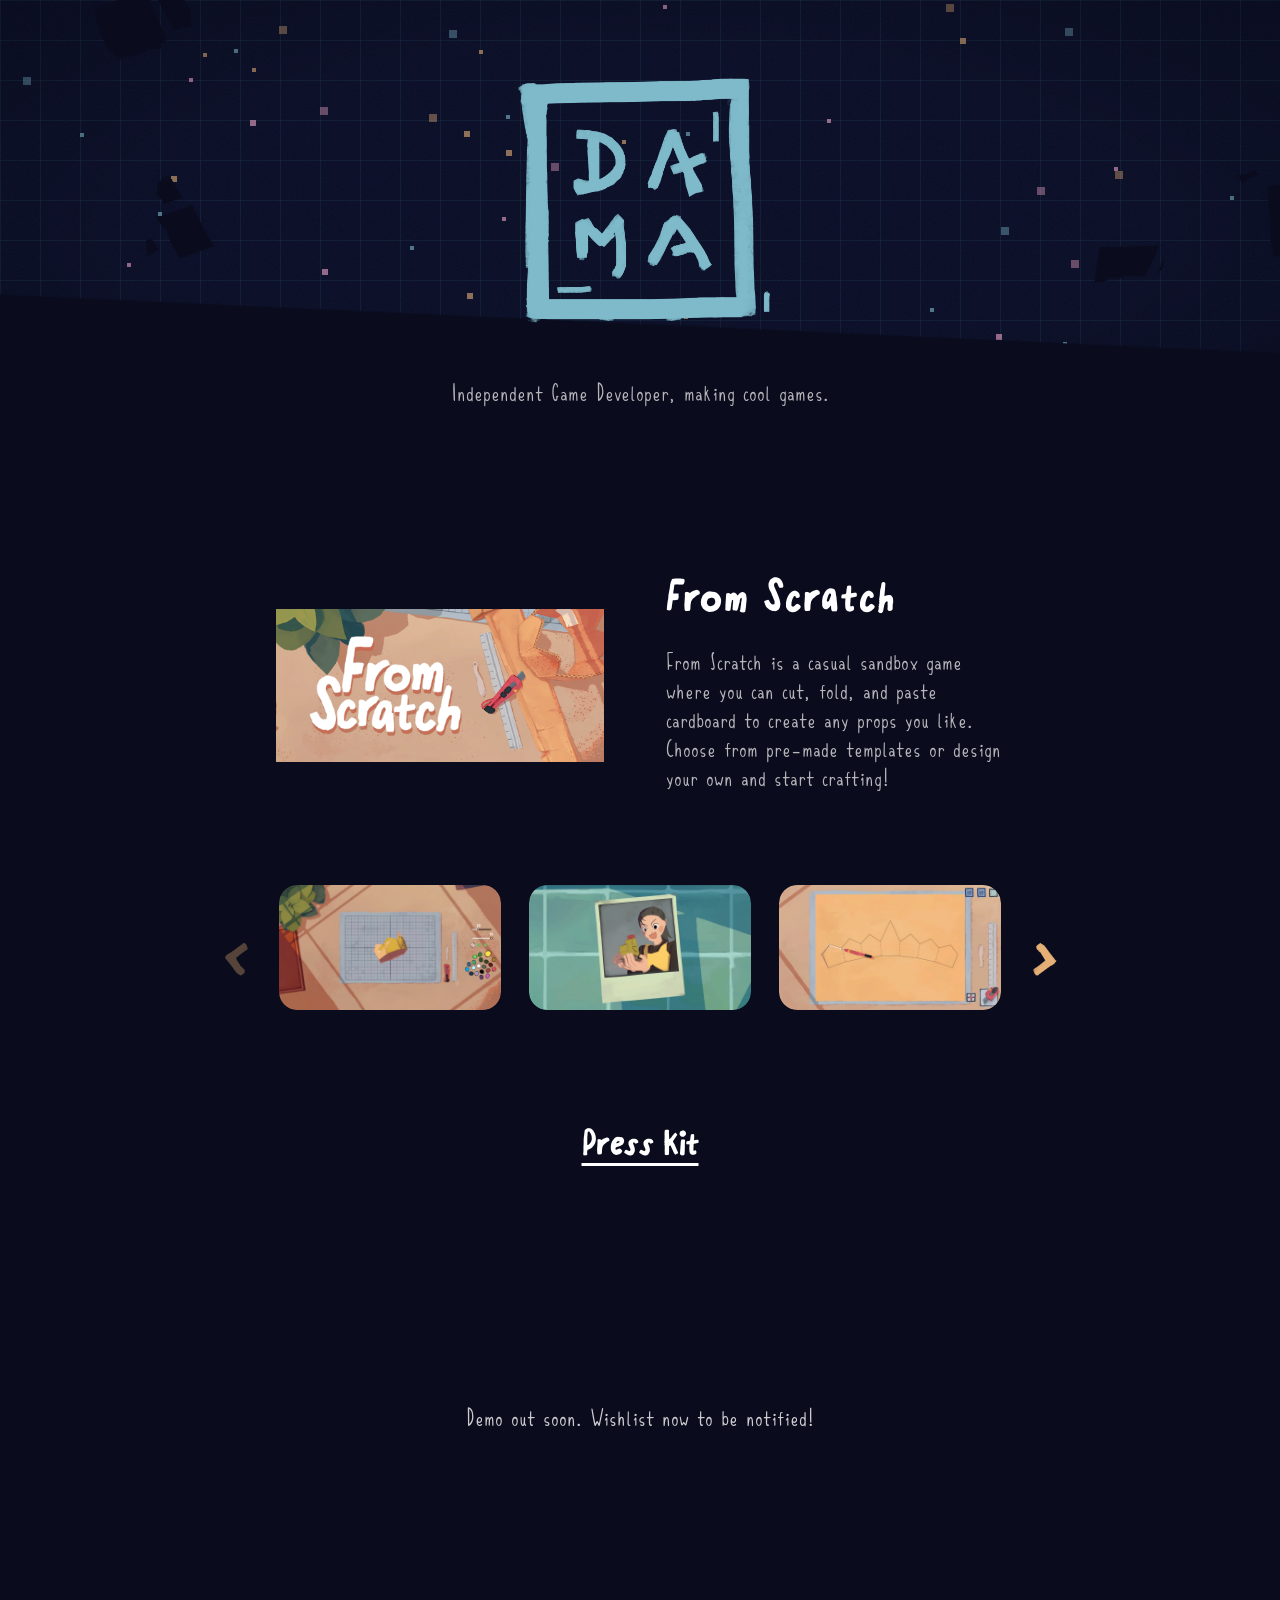
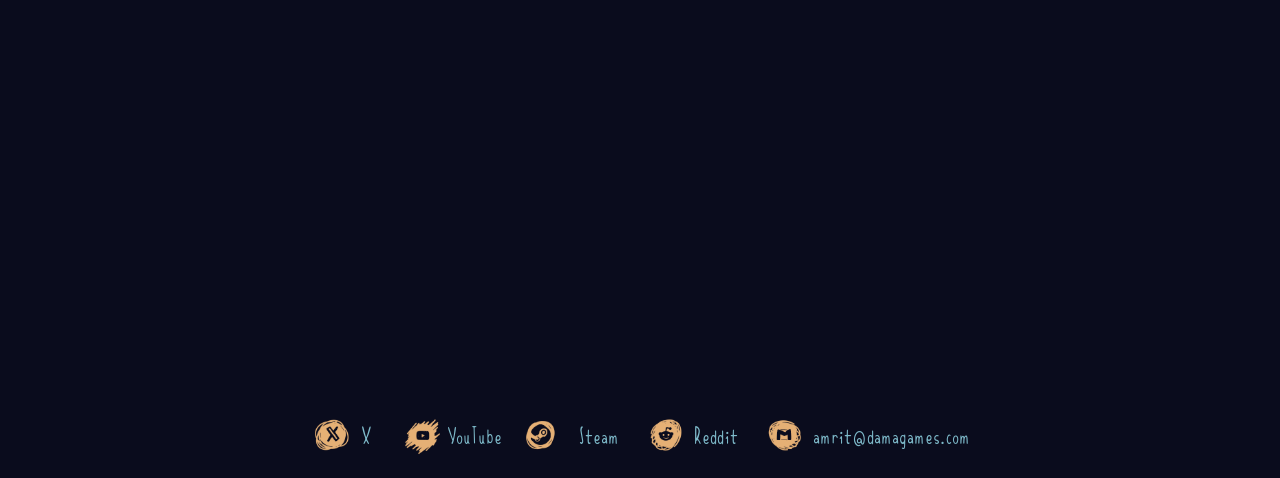
==== index.html @ b35c66b3 "google tag" ====
<!DOCTYPE html>
<html lang="en">
<head>
  <meta charset="UTF-8">
  <link rel="icon" type="image/png" href="Assets/Logo_Cyan_128_B.png">
  <meta name="viewport" content="width=device-width, initial-scale=1.0">
  <title>DaMa Games | From Scratch</title>
  <link rel="stylesheet" href="common.css">
  <!-- Google tag (gtag.js) -->
  <script async src="https://www.googletagmanager.com/gtag/js?id=G-TD35JSWJS5"></script>
  <script>
    window.dataLayer = window.dataLayer || [];
    function gtag(){dataLayer.push(arguments);}
    gtag('js', new Date());

    gtag('config', 'G-TD35JSWJS5');
  </script>
</head>
<body>

<div class="deck" id="deck">

  <div class="slides-container" id="slidesContainer">

    <!-- ========== SLIDE 1: HERO ========== -->
    <section class="slide bg-grid scanlines grain crt-glow" data-slide="1">
      <div class="starfield" id="starfield1"></div>
      <div class="pixel-particles" id="particles1"></div>
      <div class="grid-fade-line" aria-hidden="true"></div>
      <div class="blend-overlay" aria-hidden="true"></div>
      <div class="slide-content">
        <img class="hero-logo" src="Assets/Logo_Cyan_4096.png" alt="DaMa Games logo">
        <p class="hero-tagline">Independent Game Developer, making cool games.</p>
      </div>
    </section>

    <!-- ========== SLIDE 2: SPLIT INTRO ========== -->
    <section class="slide bg-grid-pink" data-slide="2">
      <img class="page-two-logo" src="Assets/Logo_Cyan_512.png" alt="DaMa Games logo">
      <div class="slide-content">
        <div class="split-layout">
          <div class="pixel-image-zone pixel-corners yellow-corners">
            <img src="Assets/FromScratch_LibraryHeader.png" alt="From Scratch game artwork">
          </div>
          <div class="intro-copy">
            <h2 class="from-scratch-title">From Scratch</h2>
            <p class="intro-desc">
              From Scratch is a casual sandbox game where you can cut, fold, and paste cardboard to create any props you like. Choose from pre-made templates or design your own and start crafting!
            </p>
          </div>
        </div>
        <div class="image-carousel">
          <button class="carousel-control" type="button" data-carousel-direction="-1" aria-label="Previous images">
            <img src="Assets/buttonL.png" alt="">
          </button>
          <div class="image-grid" aria-label="Scrollable image gallery">
            <div class="image-card">
              <img src="Assets/1.png" alt="From Scratch gameplay image 1">
            </div>
            <div class="image-card">
              <img src="Assets/2.png" alt="From Scratch gameplay image 2">
            </div>
            <div class="image-card">
              <img src="Assets/3.png" alt="From Scratch gameplay image 3">
            </div>
            <div class="image-card">
              <img src="Assets/4.png" alt="From Scratch gameplay image 4">
            </div>
            <div class="image-card">
              <img src="Assets/5.png" alt="From Scratch gameplay image 5">
            </div>
            <div class="image-card">
              <img src="Assets/6.png" alt="From Scratch gameplay image 6">
            </div>
            <div class="image-card">
              <img src="Assets/7.png" alt="From Scratch gameplay image 7">
            </div>
            <div class="image-card">
              <img src="Assets/8.png" alt="From Scratch gameplay image 8">
            </div>
            <div class="image-card">
              <img src="Assets/9.png" alt="From Scratch gameplay image 9">
            </div>
            <div class="image-card">
              <img src="Assets/10.png" alt="From Scratch gameplay image 10">
            </div>
          </div>
          <button class="carousel-control" type="button" data-carousel-direction="1" aria-label="Next images">
            <img src="Assets/buttonR.png" alt="">
          </button>
        </div>
        <a class="press-kit-link" href="FromScratch-presskit.html">Press Kit</a>
        <iframe
          class="steam-widget"
          src="https://store.steampowered.com/widget/4573360/?utm_source=homepage&utm_campaign=mycampaign"
          title="From Scratch on Steam"
          loading="lazy">
        </iframe>
        <p class="wishlist-message">Demo out soon. Wishlist now to be notified!</p>
        <div class="homepage-trailer-wrap">
          <iframe
            src="https://www.youtube.com/embed/imHLTpv-is4c"
            title="From Scratch Trailer"
            loading="lazy"
            allow="accelerometer; autoplay; clipboard-write; encrypted-media; gyroscope; picture-in-picture"
            allowfullscreen>
          </iframe>
        </div>
        <br>
        <nav class="social-links" aria-label="Social links">
          <a href="https://x.com/DAMA1510" target="_blank" rel="noopener noreferrer" aria-label="X">
            <img class="social-icon" src="Assets/ic_x.png" alt="">
            <span>X</span>
          </a>
          <a href="https://www.youtube.com/@dama7731" target="_blank" rel="noopener noreferrer" aria-label="YouTube">
            <img class="social-icon" src="Assets/ic_yt.png" alt="">
            <span>YouTube</span>
          </a>
          <a href="https://store.steampowered.com/app/4573360/From_Scratch/" target="_blank" rel="noopener noreferrer" aria-label="Steam">
            <img class="social-icon" src="Assets/ic_steam.png" alt="">
            <span>Steam</span>
          </a>
          <a href="https://www.reddit.com/user/DaMa1527/" target="_blank" rel="noopener noreferrer" aria-label="Reddit">
            <img class="social-icon" src="Assets/ic_reddit.png" alt="">
            <span>Reddit</span>
          </a>
          <a href="mailto:amrit@damagames.com" aria-label="Email amrit@damagames.com">
            <img class="social-icon" src="Assets/ic_mail.png" alt="">
            <span>amrit@damagames.com</span>
          </a>
        </nav>
      </div>
    </section>

  </div>
</div>

<script>
(function() {
  // ===== GENERATE STARFIELD =====
  function generateStars(containerId, count = 40) {
    const container = document.getElementById(containerId);
    if (!container) return;
    container.innerHTML = '';
    for (let i = 0; i < count; i++) {
      const star = document.createElement('div');
      star.className = 'star';
      star.style.left = Math.random() * 100 + '%';
      star.style.top = Math.random() * 100 + '%';
      star.style.animationDelay = Math.random() * 3 + 's';
      container.appendChild(star);
    }
  }

  generateStars('starfield1', 50);

  // ===== GENERATE FLOATING PARTICLES =====
  function generateParticles(containerId, colors, count = 12) {
    const container = document.getElementById(containerId);
    if (!container) return;
    container.innerHTML = '';
    for (let i = 0; i < count; i++) {
      const p = document.createElement('div');
      p.className = 'p';
      const color = colors[i % colors.length];
      p.style.background = color;
      p.style.left = Math.random() * 100 + '%';
      p.style.top = Math.random() * 100 + '%';
      p.style.animationDelay = Math.random() * 5 + 's';
      p.style.animationDuration = (6 + Math.random() * 6) + 's';
      container.appendChild(p);
    }
  }

  generateParticles('particles1', ['var(--neon-cyan)', 'var(--neon-pink)', 'var(--neon-yellow)'], 16);

  const secondSlide = document.querySelector('[data-slide="2"]');
  function updateSecondSlideLogo() {
    if (!secondSlide) return;
    const slideTop = secondSlide.getBoundingClientRect().top;
    const slideIsSnapped = slideTop <= 4 && secondSlide.getBoundingClientRect().bottom > 0;
    secondSlide.classList.toggle('is-visible', slideIsSnapped);
  }

  if (secondSlide) {
    window.addEventListener('scroll', updateSecondSlideLogo, { passive: true });
    updateSecondSlideLogo();
  }

  // ===== IMAGE SCROLL INDICATOR =====
  const imageGrid = document.querySelector('.image-grid');
  const carouselControls = document.querySelectorAll('.carousel-control');

  function updateCarouselControls() {
    if (!imageGrid || !carouselControls.length) return;
    const maxScroll = imageGrid.scrollWidth - imageGrid.clientWidth;
    carouselControls[0].disabled = imageGrid.scrollLeft <= 1;
    carouselControls[1].disabled = imageGrid.scrollLeft >= maxScroll - 1;
  }

  function getImageStep() {
    const firstCard = imageGrid?.querySelector('.image-card');
    if (!firstCard) return 0;
    const gap = parseFloat(getComputedStyle(imageGrid).gap) || 0;
    return firstCard.getBoundingClientRect().width + gap;
  }

  carouselControls.forEach((control) => {
    control.addEventListener('click', () => {
      if (!imageGrid) return;
      imageGrid.scrollBy({
        left: Number(control.dataset.carouselDirection) * getImageStep(),
        behavior: 'smooth'
      });
    });
  });

  if (imageGrid) {
    imageGrid.addEventListener('scroll', () => {
      updateCarouselControls();
    }, { passive: true });
    updateCarouselControls();
  }

})();
</script>

</body>
</html>
---- common.css ----
:root {
  --neon-pink: #F0A6CA;
  --neon-cyan: #7EBACA;
  --neon-yellow: #e5b075;
  --deep-navy: #0F1B3D;
  --dark-void: #0A0E27;
  --font-display: 'Hello Notie', cursive;
  --font-body: 'Yuyu', sans-serif;
}

@font-face {
  font-family: 'Hello Notie';
  src: url('Assets/Hello-Notie.otf') format('opentype');
  font-display: swap;
}

@font-face {
  font-family: 'Yuyu';
  src: url('Assets/Yuyu-Regular.ttf') format('truetype');
  font-display: swap;
}

@font-face {
  font-family: 'Schoolbell';
  src: url('Assets/Schoolbell-Regular.ttf') format('truetype');
  font-display: swap;
}

* {
  margin: 0;
  padding: 0;
  box-sizing: border-box;
}

html,
body {
  width: 100%;
  font-family: var(--font-body);
  color: var(--dark-void);
  background: #0A0C1D;
  cursor: auto;
}

/* Main site */
html:has(.deck) {
  scroll-snap-type: y proximity;
}

.deck,
.slides-container {
  width: 100%;
}

.deck {
  cursor: auto;
}

.slide {
  width: 100%;
  min-height: 100vh;
  position: relative;
  overflow: hidden;
  display: flex;
  flex-direction: column;
  justify-content: center;
  align-items: center;
  padding: 3vh 2vw;
  scroll-margin-top: 0;
}

.slide:nth-child(1),
.slide:nth-child(2) {
  scroll-snap-align: start;
}

.slide:not(:first-child) {
  min-height: auto;
  justify-content: flex-start;
}

.slide:nth-child(2) {
  padding-bottom: 0;
}

.scanlines::after {
  content: '';
  position: absolute;
  inset: 0;
  background: repeating-linear-gradient(
    0deg,
    transparent 0,
    transparent 2px,
    rgba(10, 14, 39, 0.04) 2px,
    rgba(10, 14, 39, 0.04) 4px
  );
  pointer-events: none;
  z-index: 50;
  mix-blend-mode: multiply;
}

.grain::before {
  content: '';
  position: absolute;
  inset: 0;
  background-image: url("data:image/svg+xml,%3Csvg viewBox='0 0 256 256' xmlns='http://www.w3.org/2000/svg'%3E%3Cfilter id='n'%3E%3CfeTurbulence type='fractalNoise' baseFrequency='0.9' numOctaves='4' stitchTiles='stitch'/%3E%3C/filter%3E%3Crect width='100%25' height='100%25' filter='url(%23n)'/%3E%3C/svg%3E");
  opacity: 0.035;
  pointer-events: none;
  z-index: 49;
}

.crt-glow::after {
  content: '';
  position: absolute;
  inset: 0;
  background: radial-gradient(ellipse at center, transparent 50%, rgba(10, 14, 39, 0.25) 100%);
  pointer-events: none;
  z-index: 51;
}

.bg-grid {
  background-color: var(--dark-void);
  background-image:
    linear-gradient(rgba(94, 220, 244, 0.07) 1px, transparent 1px),
    linear-gradient(90deg, rgba(94, 220, 244, 0.07) 1px, transparent 1px);
  background-size: 40px 40px, 40px 40px;
  background-repeat: repeat;
}

.bg-grid-pink {
  background-color: #0A0C1D;
  background-image: none;
}

.grid-fade-line {
  position: absolute;
  top: 90%;
  left: 0;
  width: 100%;
  height: 10%;
  background: linear-gradient(to bottom, rgba(10, 13, 33, 0) 0%, #0A0C1D 100%);
  pointer-events: none;
  z-index: 52;
}

.blend-overlay {
  position: absolute;
  inset: 0;
  background-image: url('Assets/blend.png');
  background-position: center bottom;
  background-repeat: no-repeat;
  background-size: auto auto;
  image-rendering: pixelated;
  pointer-events: none;
  z-index: 53;
}

.slide[data-slide='1'] {
  min-height: 50vh;
  height: 50vh;
}

.slide[data-slide='1'] .slide-content {
  z-index: 54;
}

.slide[data-slide='2'] {
  min-height: 100vh;
  padding-top: clamp(3rem, 10vh, 7rem);
}

.page-two-logo {
  position: fixed;
  top: clamp(1rem, 3vw, 2.5rem);
  left: clamp(1rem, 3vw, 2.5rem);
  z-index: 70;
  width: clamp(88px, 14vw, 160px);
  height: auto;
  transform: translateX(calc(-100% - 3rem));
  transition: transform 0.7s cubic-bezier(0.22, 1, 0.36, 1);
}

.slide[data-slide='2'].is-visible .page-two-logo {
  transform: translateX(0);
}

.starfield,
.pixel-particles {
  position: absolute;
  inset: 0;
  overflow: hidden;
  z-index: 1;
  pointer-events: none;
}

.starfield .star {
  position: absolute;
  width: 4px;
  height: 4px;
  background: var(--neon-cyan);
  opacity: 0.6;
  animation: twinkle 3s infinite ease-in-out;
}

.starfield .star:nth-child(2n) { background: var(--neon-yellow); }
.starfield .star:nth-child(3n) { background: var(--neon-pink); }
.starfield .star:nth-child(4n) { width: 6px; height: 6px; }

.pixel-particles .p {
  position: absolute;
  width: 8px;
  height: 8px;
  opacity: 0.4;
  animation: float 8s infinite ease-in-out;
}

@keyframes twinkle {
  0%, 100% { opacity: 0.3; transform: scale(1); }
  50% { opacity: 0.9; transform: scale(1.3); }
}

@keyframes float {
  0%, 100% { transform: translateY(0) rotate(0deg); }
  50% { transform: translateY(-30px) rotate(90deg); }
}

.slide-content {
  position: relative;
  z-index: 10;
  width: 100%;
  max-width: 1400px;
  display: flex;
  flex-direction: column;
  justify-content: center;
  align-items: center;
  padding: 0 1vw;
}

.hero-logo {
  display: block;
  width: min(48vw, 460px);
  max-height: 30vh;
  object-fit: contain;
  margin: 0 auto;
}

.hero-tagline,
[data-slide='2'] p {
  font-family: 'Yuyu', var(--font-body);
}

.hero-tagline {
  font-size: clamp(1.2rem, 2vw, 1.6rem);
  color: rgba(255, 255, 255, 0.7);
  max-width: 500px;
  text-align: center;
  margin-top: 2rem;
  line-height: 1.8;
}

.pixel-corners {
  position: relative;
}

.pixel-corners::before,
.pixel-corners::after {
  content: '';
  position: absolute;
  width: 24px;
  height: 24px;
  border: 4px solid var(--neon-cyan);
}

.pixel-corners::before {
  top: -8px;
  left: -8px;
  border-right: none;
  border-bottom: none;
}

.pixel-corners::after {
  bottom: -8px;
  right: -8px;
  border-left: none;
  border-top: none;
}

.pixel-corners.yellow-corners::before,
.pixel-corners.yellow-corners::after {
  border-color: var(--neon-yellow);
}

.slide h2 {
  font-family: var(--font-display);
  font-weight: 700;
  line-height: 1.15;
}

.split-layout {
  display: grid;
  grid-template-columns: 1fr 1fr;
  gap: 4vw;
  align-items: center;
  width: 100%;
}

.slide[data-slide='2'] .split-layout {
  max-width: 1200px;
}

.pixel-image-zone {
  width: 100%;
  max-width: 640px;
  margin: 0;
  position: relative;
  overflow: hidden;
}

.pixel-image-zone img {
  display: block;
  width: 100%;
  height: auto;
  object-fit: contain;
}

.slide h2.from-scratch-title {
  color: #fff;
  font-family: 'Hello Notie';
  font-weight: 300;
  letter-spacing: 0.04em;
  margin-bottom: 1.2rem;
  font-size: clamp(2.5rem, 5vw, 4rem);
}

.image-carousel {
  display: flex;
  align-items: center;
  gap: clamp(8px, 1.5vw, 18px);
  width: 100%;
}

.carousel-control {
  flex: 0 0 42px;
  width: 42px;
  height: 56px;
  display: grid;
  place-items: center;
  padding: 0;
  border: 0;
  background: transparent;
  cursor: auto;
  transition: transform 0.1s, opacity 0.1s;
}

.carousel-control img {
  display: block;
  width: 100%;
  height: 100%;
  object-fit: contain;
}

.carousel-control:hover:not(:disabled) {
  transform: scale(1.05);
}

.carousel-control:disabled {
  opacity: 0.35;
  cursor: not-allowed;
}

.image-grid {
  display: flex;
  align-items: center;
  gap: clamp(10px, 2.5vw, 28px);
  flex: 1 1 auto;
  width: auto;
  max-width: none;
  padding: 0 4px 24px;
  min-height: 320px;
  overflow-x: auto;
  scroll-snap-type: x mandatory;
  scroll-padding-inline: 4px;
  scrollbar-width: none;
}

.image-grid::-webkit-scrollbar {
  display: none;
}

.image-card {
  flex: 0 0 calc((100% - 2 * clamp(10px, 2.5vw, 28px)) / 3);
  min-width: 0;
  background: transparent;
  padding: 0;
  position: relative;
  border: none;
  overflow: hidden;
  border-radius: 18px;
  scroll-snap-align: start;
}

.image-card img {
  display: block;
  width: 100%;
  height: auto;
  max-width: 100%;
  object-fit: contain;
  border: none;
  background: transparent;
  border-radius: 18px;
}

.steam-widget {
  display: block;
  width: 646px;
  max-width: 100%;
  height: 190px;
  margin: 2rem auto 0;
  border: 0;
}

.wishlist-message {
  margin-top: 1rem;
  color: rgba(255, 255, 255, 0.8);
  font-family: 'Yuyu', var(--font-body);
  font-size: clamp(1.62rem, 2.16vw, 2.07rem);
  text-align: center;
}

.homepage-trailer-wrap {
  width: 100%;
  max-width: 1100px;
  aspect-ratio: 16 / 9;
  margin: 2rem auto 0;
}

.homepage-trailer-wrap iframe {
  width: 100%;
  height: 100%;
  display: block;
  border: 0;
}

.press-kit-link {
  display: inline-block;
  margin-top: 0.4rem;
  color: #fff;
  font-family: 'Hello Notie', var(--font-display);
  font-size: clamp(1.75rem, 3vw, 2.4rem);
  text-decoration: underline;
  text-underline-offset: 0.18em;
}

.press-kit-link:hover {
  color: var(--neon-cyan);
}

.social-links {
  display: flex;
  justify-content: center;
  align-items: center;
  flex-wrap: wrap;
  gap: 1rem 1.5rem;
  width: 100%;
  margin-top: 1.5rem;
  padding: 1rem 1rem 1.25rem;
  background: rgba(10, 12, 29, 0.94);
  z-index: 60;
}

.social-links a {
  display: inline-flex;
  align-items: center;
  gap: 0.45rem;
  color: var(--neon-cyan);
  font-family: 'Yuyu', var(--font-body);
  font-size: 2rem;
  text-decoration: none;
}

.social-links a:hover {
  color: var(--neon-cyan);
}

.social-icon {
  display: block;
  width: 3.4rem;
  height: 3.4rem;
  object-fit: contain;
}

/* Press kit */
.page {
  width: 100%;
  position: relative;
}

.page .bg-grid-pink {
  position: relative;
  padding: 0;
}

.press-logo {
  position: fixed;
  top: clamp(1rem, 3vw, 2rem);
  left: clamp(1rem, 3vw, 2rem);
  z-index: 70;
  width: clamp(140px, 14vw, 180px);
  padding: 10px;
  background: #0A0C1D;
  height: auto;
}

.drive-link {
  position: fixed;
  top: clamp(1.25rem, 3vw, 2.75rem);
  right: clamp(1rem, 3vw, 2.5rem);
  z-index: 70;
  display: inline-flex;
  align-items: center;
  gap: 0.6rem;
  padding: 0.5rem 0.75rem;
  background: #0A0C1D;
  color: var(--neon-cyan);
  font-family: 'Yuyu', var(--font-body);
  font-size: 3rem;
  text-decoration: underline;
  text-underline-offset: 0.2em;
}

.drive-link img {
  width: 3.4rem;
  height: 3.4rem;
  object-fit: contain;
}

.press-hero {
  width: 100vw;
  height: min(20vh, max(220px, calc(100vw * 1240 / 3840 - 200px)));
  margin: 0 auto 4rem;
  position: relative;
  left: 50%;
  overflow: hidden;
  transform: translateX(-50%);
}

.press-hero img {
  display: block;
  width: 100%;
  height: 100%;
  object-fit: cover;
  object-position: center;
}

.drive-link:hover {
  color: var(--neon-yellow);
}

.page-content {
  position: relative;
  z-index: 10;
  width: 100%;
  max-width: 1400px;
  margin: 0 auto;
  padding: 0 1vw;
  display: flex;
  flex-direction: column;
  gap: clamp(4rem, 8vh, 7rem);
}

.page h2:not(.pixel-label),
.page h3 {
  font-family: 'Yuyu', var(--font-body);
  font-weight: 700;
  line-height: 1.15;
}

.page h2:not(.pixel-label) {
  font-size: clamp(2.25rem, 5.25vw, 4.2rem);
}

.page p,
.page li {
  font-family: 'Yuyu', var(--font-body);
  font-size: clamp(1.62rem, 2.16vw, 2.07rem);
  line-height: 1.7;
  font-weight: 400;
}

.page .pixel-corners::before,
.page .pixel-corners::after {
  border-color: var(--neon-yellow);
}

.pixel-label {
  font-family: 'Hello Notie', var(--font-display);
  font-size: clamp(2.5rem, 5vw, 4rem);
  font-weight: 400;
  letter-spacing: 0.04em;
  text-transform: uppercase;
  color: #fff;
  background: transparent;
  padding: 0;
  display: inline-block;
  margin-bottom: 1.5rem;
}

.hero-badges {
  display: flex;
  gap: 12px;
  flex-wrap: wrap;
  margin-top: 0.5rem;
  margin-bottom: 1rem;
}

.hero-meta h3 {
  color: var(--neon-cyan);
  font-size: clamp(1.5rem, 2.4vw, 2rem);
  line-height: 1.1;
  margin: 0;
}

.hero-badge {
  font-family: 'Yuyu', var(--font-body);
  font-size: 1.6rem;
  line-height: 1.1;
  letter-spacing: 0.1em;

  padding: 8px 16px;
  border: 2px solid var(--neon-yellow);
  color: var(--neon-yellow);
  display: inline-block;
}

.release-meta {
  padding: 0 4vw;
}

.hero-meta .release-meta {
  padding: 0;
  margin-top: 2rem;
}

.release-meta h3 {
  color: var(--neon-cyan);
  font-size: clamp(1.5rem, 2.4vw, 2rem);
  line-height: 1.1;
  margin: 0;
}

.release-meta p {
  color: rgba(255, 255, 255, 0.7);
  margin-top: 0.5rem;
}

.page .split-layout {
  padding: 0 4vw;
}

.page .intro-layout {
  width: calc(100% + 8vw);
  margin-left: -4vw;
  grid-template-columns: minmax(0, 1.6fr) minmax(220px, 0.8fr);
  align-items: start;
}

.page .split-layout > .pixel-image-zone {
  width: 150%;
  max-width: none;
  transform: translateX(-33.333%);
}

.page .intro-layout > .pixel-image-zone {
  width: 100%;
  transform: none;
  grid-column: 1;
  grid-row: 1;
}

.page .intro-layout > div:nth-child(2) {
  grid-column: 1;
  grid-row: 2;
  max-width: none !important;
  margin-top: 0.5rem;
}

.page .intro-layout > .hero-meta {
  grid-column: 2;
  grid-row: 1 / span 2;
  align-self: center;
}

.intro-desc {
  color: rgba(255, 255, 255, 0.7);
  font-family: 'Yuyu', var(--font-body);
  font-size: clamp(1.8rem, 2.88vw, 2.34rem);
  margin-bottom: 0.5rem;
}

.section-inner {
  padding: 0 4vw;
}

.screenshot-grid {
  display: grid;
  grid-template-columns: 1fr 1fr;
  gap: clamp(12px, 2vw, 24px);
}

.screenshot-grid img {
  display: block;
  width: 100%;
  height: auto;
  aspect-ratio: auto;
  object-fit: contain;
  border-radius: 12px;
}

.trailer-frame-wrap {
  width: 100%;
  max-width: 900px;
  margin: 0 auto;
  aspect-ratio: 16 / 9;
  border: 0;
  box-shadow: none;
}

.trailer-frame-wrap iframe {
  width: 100%;
  height: 100%;
  display: block;
  border: 0;
}

.features-grid {
  display: grid;
  grid-template-columns: 1fr;
  gap: clamp(24px, 4vw, 48px);
}

.feature-block h3 {
  color: var(--neon-cyan);
  font-size: clamp(1.98rem, 3.6vw, 2.52rem);
  margin-bottom: 0.9rem;
}

.feature-block ul {
  list-style: none;
}

.feature-block li {
  color: rgba(255, 255, 255, 0.75);
  position: relative;
  padding-left: 20px;
  margin-bottom: 0.6rem;
}

.feature-block li::before {
  content: '';
  position: absolute;
  left: 0;
  top: 10px;
  width: 8px;
  height: 8px;
  background: var(--neon-yellow);
}

.features-overview {
  color: rgba(255, 255, 255, 0.85);
  font-family: 'Yuyu', var(--font-body);
  font-size: clamp(1.89rem, 2.88vw, 2.34rem);
  max-width: 900px;
  margin: 0 0 2.5rem;
}

.arts-gallery {
  display: grid;
  grid-template-columns: repeat(3, minmax(0, 1fr));
  gap: clamp(24px, 4vw, 48px);
}

.arts-section {
  width: calc(100% + 8vw);
  margin-left: -4vw;
}

.arts-item h3,
.credits-list dt {
  color: var(--neon-cyan);
  font-family: 'Yuyu', var(--font-body);
  font-size: clamp(1.98rem, 3.6vw, 2.52rem);
  margin-bottom: 0.9rem;
}

.arts-item img {
  display: block;
  width: 100%;
  height: auto;
  object-fit: contain;
}

.credits-list {
  display: grid;
  grid-template-columns: max-content 1fr;
  gap: 1rem 2rem;
  margin: 0;
}

.credits-list dt {
  margin: 0;
}

.credits-list dd {
  align-self: center;
  margin: 0;
  color: rgba(255, 255, 255, 0.8);
  font-family: 'Yuyu', var(--font-body);
  font-size: clamp(1.62rem, 2.16vw, 2.07rem);
}

/* Keep all press-kit Yuyu text consistent with index page 2. */
.page h2:not(.pixel-label),
.page h3,
.page p,
.page li,
.page dt,
.page dd,
.page .hero-badge {
  font-family: 'Yuyu', var(--font-body);
  font-size: 3rem;
  font-weight: 400;
  line-height: normal;
  letter-spacing: normal;
}

@media (max-width: 768px) {
  .slide[data-slide='2'] .split-layout,
  .page .split-layout {
    grid-template-columns: 1fr;
  }

  .page .split-layout > .pixel-image-zone {
    width: 100%;
    transform: none;
  }

  .page .intro-layout {
    width: 100%;
    margin-left: 0;
    grid-template-columns: 1fr;
  }

  .arts-gallery {
    grid-template-columns: 1fr;
  }

  .arts-section {
    width: 100%;
    margin-left: 0;
  }

  .credits-list {
    grid-template-columns: 1fr;
    gap: 0.3rem;
  }

  .credits-list dd {
    margin-bottom: 1rem;
  }
}

@media (max-width: 1500px) {
  .slide {
    padding-right: 16px;
    padding-left: 16px;
  }

  .slide-content,
  .page-content {
    min-width: 0;
    padding-right: 0;
    padding-left: 0;
  }

  .slide-content {
    width: calc(100% - 500px);
  }

  .page-content {
    width: calc(100% - 500px);
  }

  .slide[data-slide='1'] {
    padding-top: calc(3vh + 2rem);
  }

  .slide[data-slide='2'] {
    padding-top: calc(clamp(3rem, 10vh, 7rem) + 2rem);
  }

  .page .bg-grid-pink {
    padding-top: 0;
  }

  .press-hero {
    width: 100vw;
    height: min(20vh, max(220px, calc(100vw * 1240 / 3840 - 200px)));
    margin-top: 0;
  }

  .page > .grain::before {
    display: none;
  }

  .page .split-layout {
    padding-right: 0;
    padding-left: 0;
  }

  .page .section-inner {
    padding-right: 0;
    padding-left: 0;
  }

  .page .release-meta {
    padding-right: 0;
    padding-left: 0;
  }

  .page .intro-layout,
  .page .arts-section {
    width: 100%;
    margin-left: 0;
  }

  .page .intro-layout {
    grid-template-columns: minmax(0, 1.6fr) minmax(0, 0.8fr);
  }

  .page h2:not(.pixel-label),
  .page h3,
  .page p,
  .page li,
  .page dt,
  .page dd,
  .page .hero-badge {
    font-size: 2.25rem;
  }

  .page .pixel-label {
    font-size: clamp(2rem, 4vw, 3rem);
  }

  .page .hero-badge {
    padding: 6px 12px;
  }

  .drive-link {
    font-size: 1.5rem;
  }

  .drive-link img {
    width: 2.5rem;
    height: 2.5rem;
  }

  .hero-logo {
    width: min(40vw, 360px);
  }

  .slide[data-slide='2'] .pixel-image-zone,
  .slide[data-slide='2'] .image-carousel,
  .slide[data-slide='2'] .steam-widget,
  .page .pixel-image-zone,
  .page .screenshot-grid,
  .page .trailer-frame-wrap,
  .page .arts-gallery {
    width: 94%;
    margin-right: auto;
    margin-left: auto;
  }

  .slide[data-slide='2'] .image-card img,
  .page .screenshot-grid img,
  .page .arts-item img {
    width: 94%;
    margin-right: auto;
    margin-left: auto;
  }

  .slide[data-slide='2'] .image-carousel,
  .slide[data-slide='2'] .image-card img {
    width: 100%;
  }

  .slide[data-slide='2'] h2.from-scratch-title {
    font-size: clamp(2rem, 4vw, 3rem);
  }

  .slide[data-slide='2'] p,
  .wishlist-message {
    font-size: clamp(1.4rem, 2vw, 1.8rem);
  }

  .social-links {
    margin-top: 6rem;
  }

  .social-links a {
    font-size: 1.5rem;
  }

  .social-icon {
    width: 2.75rem;
    height: 2.75rem;
  }
}

@media (min-width: 701px) and (max-width: 1500px) {
  .slide[data-slide='2'] .image-carousel {
    width: calc(100% + 8vw);
    margin-right: -4vw;
    margin-left: -4vw;
  }
}

@media (max-width: 700px) {
  .page-content {
    width: calc(100% - 32px);
  }

  .press-hero {
    width: 100vw;
    height: 20vh;
    margin-top: 0;
  }

  .screenshot-grid {
    grid-template-columns: 1fr;
  }
}

@media (max-width: 600px) {
  .image-grid {
    min-height: 210px;
  }

  .carousel-control {
    flex-basis: 34px;
    width: 34px;
    height: 46px;
    font-size: 1.15rem;
  }
}

@media (max-width: 900px) {
  .features-grid {
    grid-template-columns: 1fr;
  }
}

@media (prefers-reduced-motion: reduce) {
  html:has(.deck) {
    scroll-behavior: auto;
  }

  .starfield .star,
  .pixel-particles .p {
    animation: none;
  }

  .page-two-logo {
    transition: none;
  }
}
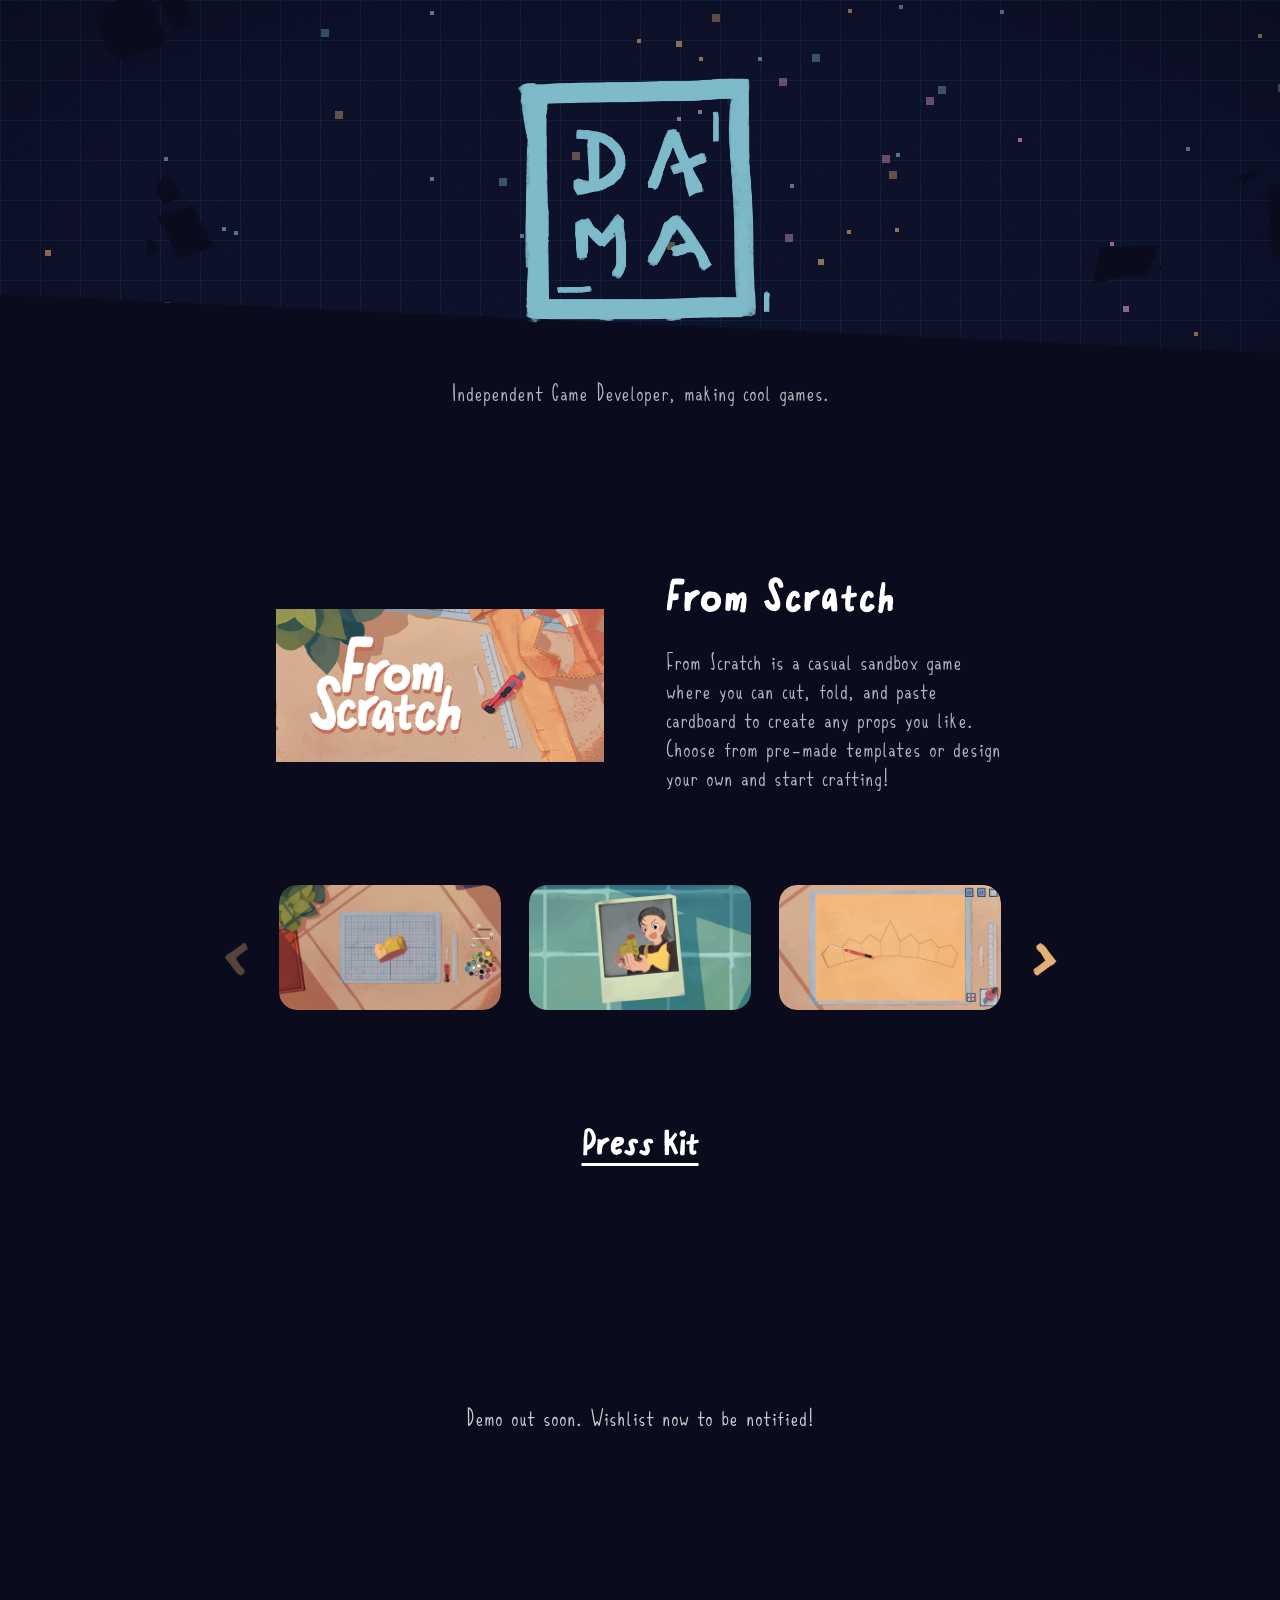
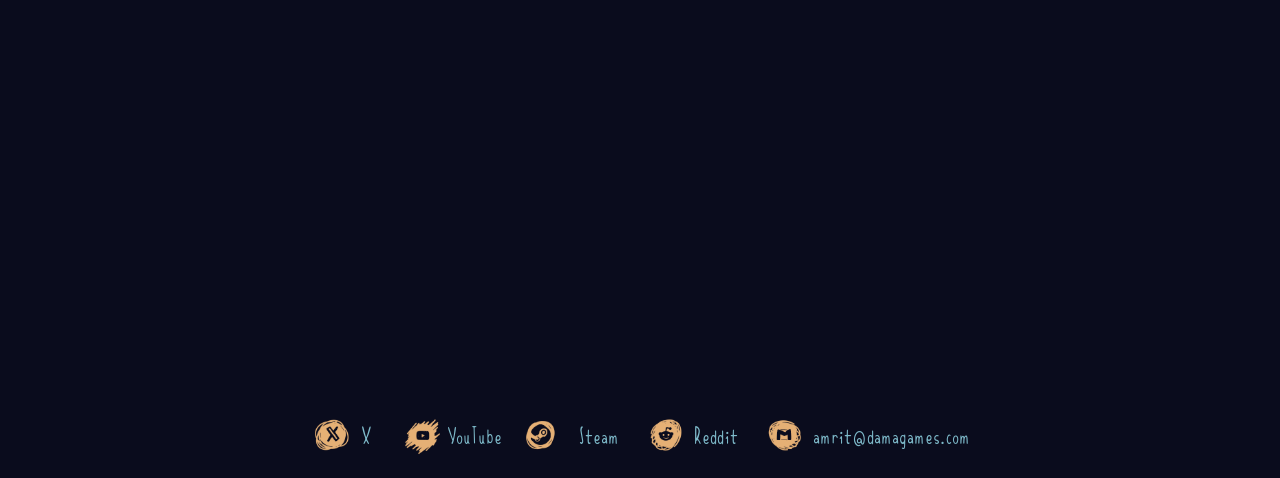
==== commit 746d830f: "google anal fix" ====
--- a/index.html
+++ b/index.html
@@ -7,13 +7,13 @@
   <title>DaMa Games | From Scratch</title>
   <link rel="stylesheet" href="common.css">
   <!-- Google tag (gtag.js) -->
-  <script async src="https://www.googletagmanager.com/gtag/js?id=G-TD35JSWJS5"></script>
+  <script async src="https://www.googletagmanager.com/gtag/js?id=G-RPZ3BDSW4B"></script>
   <script>
     window.dataLayer = window.dataLayer || [];
     function gtag(){dataLayer.push(arguments);}
     gtag('js', new Date());
 
-    gtag('config', 'G-TD35JSWJS5');
+    gtag('config', 'G-RPZ3BDSW4B');
   </script>
 </head>
 <body>
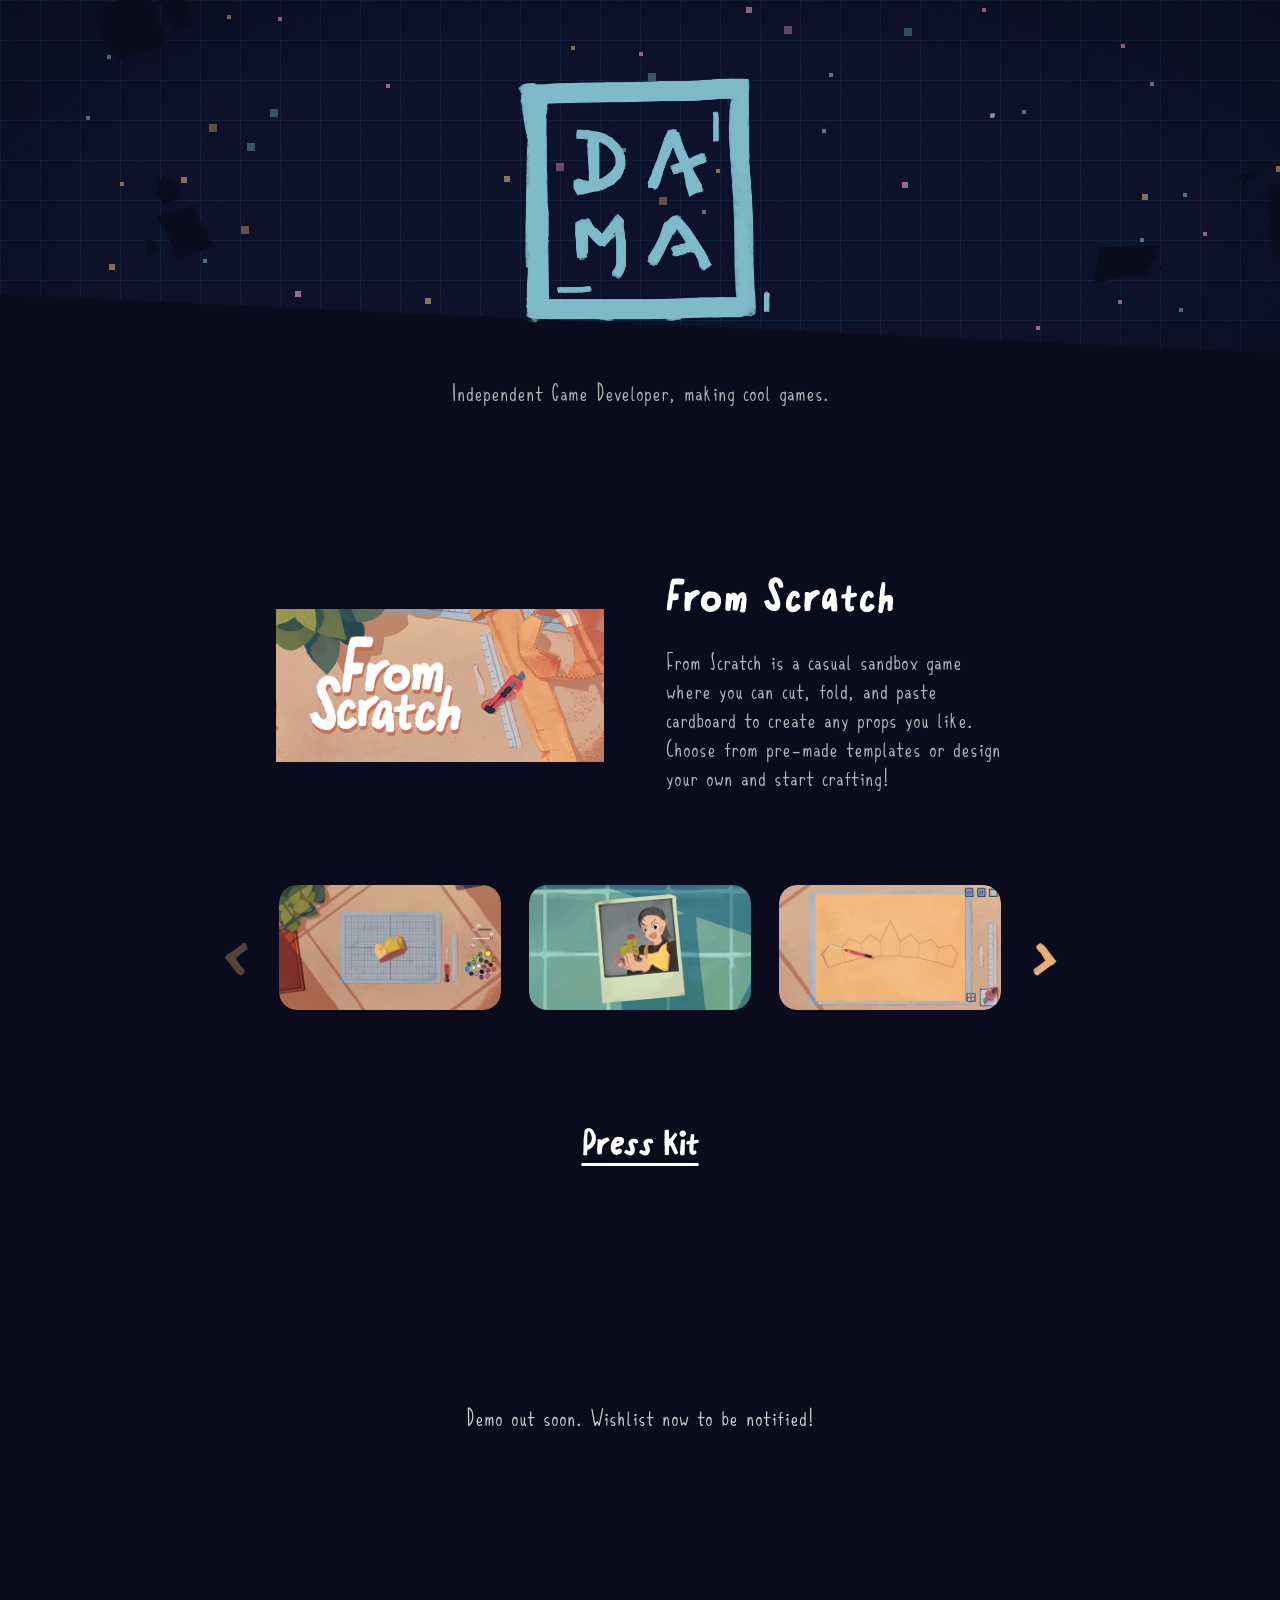
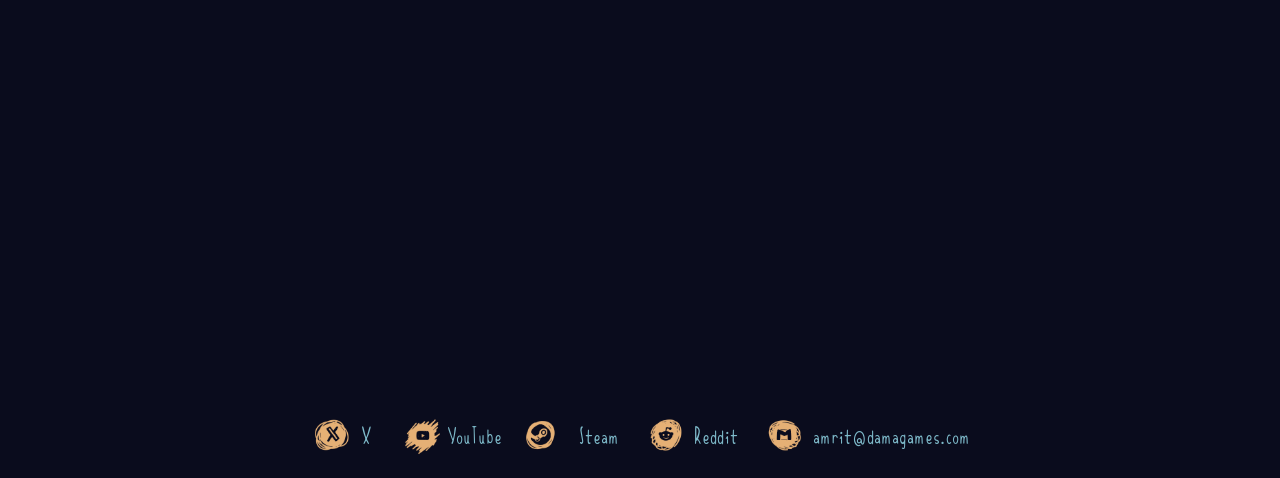
==== commit bd1cdcdb: "g click test" ====
--- a/index.html
+++ b/index.html
@@ -89,7 +89,7 @@
             <img src="Assets/buttonR.png" alt="">
           </button>
         </div>
-        <a class="press-kit-link" href="FromScratch-presskit.html">Press Kit</a>
+        <a class="press-kit-link" href="FromScratch-presskit.html" onclick="gtag('event', 'press_kit_click', { link_url: this.href, link_text: 'Press Kit' });">Press Kit</a>
         <iframe
           class="steam-widget"
           src="https://store.steampowered.com/widget/4573360/?utm_source=homepage&utm_campaign=mycampaign"
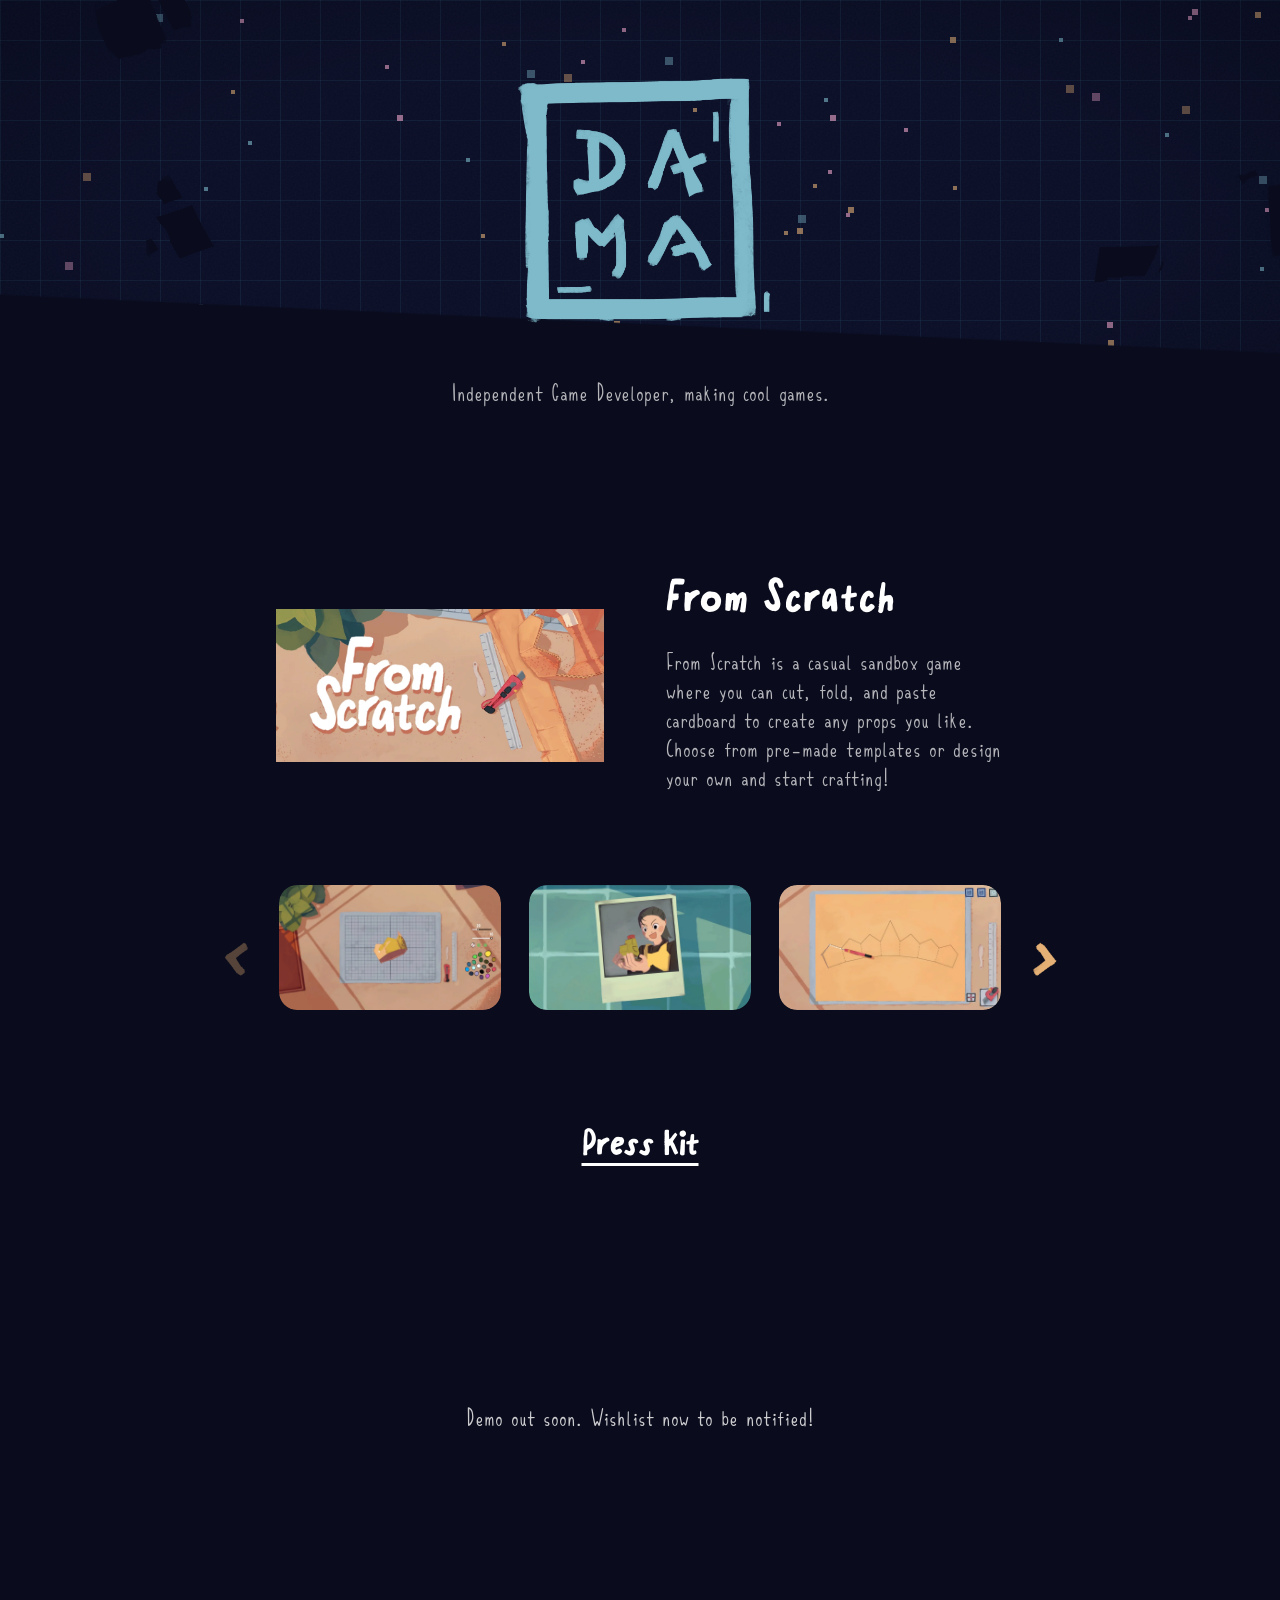
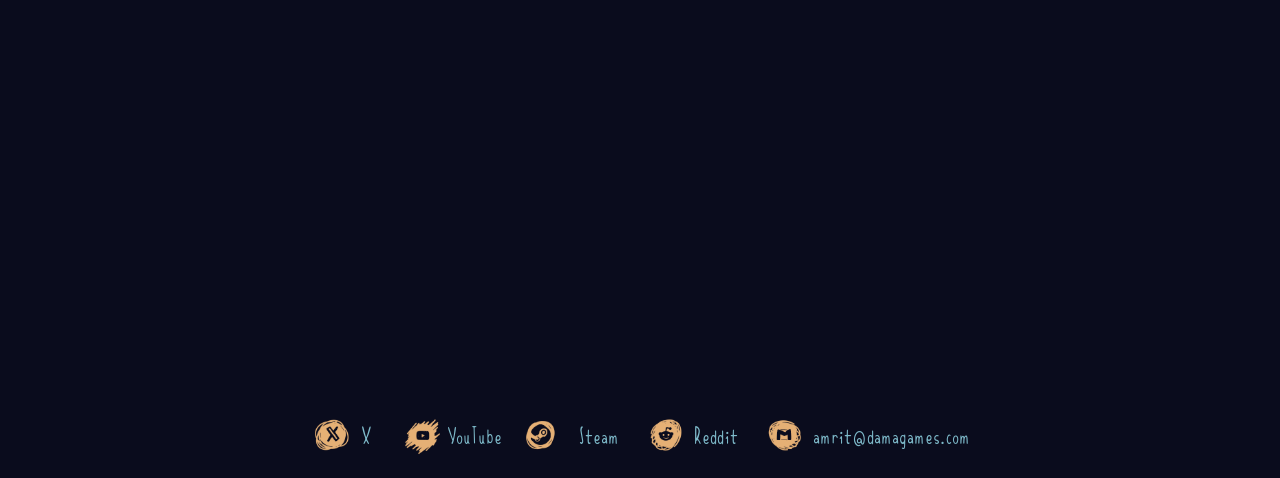
==== commit 735b567f: "asset changes" ====
--- a/index.html
+++ b/index.html
@@ -40,7 +40,7 @@
       <div class="slide-content">
         <div class="split-layout">
           <div class="pixel-image-zone pixel-corners yellow-corners">
-            <img src="Assets/FromScratch_LibraryHeader.png" alt="From Scratch game artwork">
+            <img src="Assets/imgSteam/FromScratch_LibraryHeader.webp" alt="From Scratch game artwork">
           </div>
           <div class="intro-copy">
             <h2 class="from-scratch-title">From Scratch</h2>
@@ -55,34 +55,34 @@
           </button>
           <div class="image-grid" aria-label="Scrollable image gallery">
             <div class="image-card">
-              <img src="Assets/1.png" alt="From Scratch gameplay image 1">
-            </div>
-            <div class="image-card">
-              <img src="Assets/2.png" alt="From Scratch gameplay image 2">
-            </div>
-            <div class="image-card">
-              <img src="Assets/3.png" alt="From Scratch gameplay image 3">
-            </div>
-            <div class="image-card">
-              <img src="Assets/4.png" alt="From Scratch gameplay image 4">
-            </div>
-            <div class="image-card">
-              <img src="Assets/5.png" alt="From Scratch gameplay image 5">
-            </div>
-            <div class="image-card">
-              <img src="Assets/6.png" alt="From Scratch gameplay image 6">
-            </div>
-            <div class="image-card">
-              <img src="Assets/7.png" alt="From Scratch gameplay image 7">
-            </div>
-            <div class="image-card">
-              <img src="Assets/8.png" alt="From Scratch gameplay image 8">
-            </div>
-            <div class="image-card">
-              <img src="Assets/9.png" alt="From Scratch gameplay image 9">
-            </div>
-            <div class="image-card">
-              <img src="Assets/10.png" alt="From Scratch gameplay image 10">
+              <img src="Assets/imgScreenshot/1.webp" loading="lazy" decoding="async" alt="From Scratch gameplay image 1">
+            </div>
+            <div class="image-card">
+              <img src="Assets/imgScreenshot/2.webp" loading="lazy" decoding="async" alt="From Scratch gameplay image 2">
+            </div>
+            <div class="image-card">
+              <img src="Assets/imgScreenshot/3.webp" loading="lazy" decoding="async" alt="From Scratch gameplay image 3">
+            </div>
+            <div class="image-card">
+              <img src="Assets/imgScreenshot/4.webp" loading="lazy" decoding="async" alt="From Scratch gameplay image 4">
+            </div>
+            <div class="image-card">
+              <img src="Assets/imgScreenshot/5.webp" loading="lazy" decoding="async" alt="From Scratch gameplay image 5">
+            </div>
+            <div class="image-card">
+              <img src="Assets/imgScreenshot/6.webp" loading="lazy" decoding="async" alt="From Scratch gameplay image 6">
+            </div>
+            <div class="image-card">
+              <img src="Assets/imgScreenshot/7.webp" loading="lazy" decoding="async" alt="From Scratch gameplay image 7">
+            </div>
+            <div class="image-card">
+              <img src="Assets/imgScreenshot/8.webp" loading="lazy" decoding="async" alt="From Scratch gameplay image 8">
+            </div>
+            <div class="image-card">
+              <img src="Assets/imgScreenshot/9.webp" loading="lazy" decoding="async" alt="From Scratch gameplay image 9">
+            </div>
+            <div class="image-card">
+              <img src="Assets/imgScreenshot/10.webp" loading="lazy" decoding="async" alt="From Scratch gameplay image 10">
             </div>
           </div>
           <button class="carousel-control" type="button" data-carousel-direction="1" aria-label="Next images">
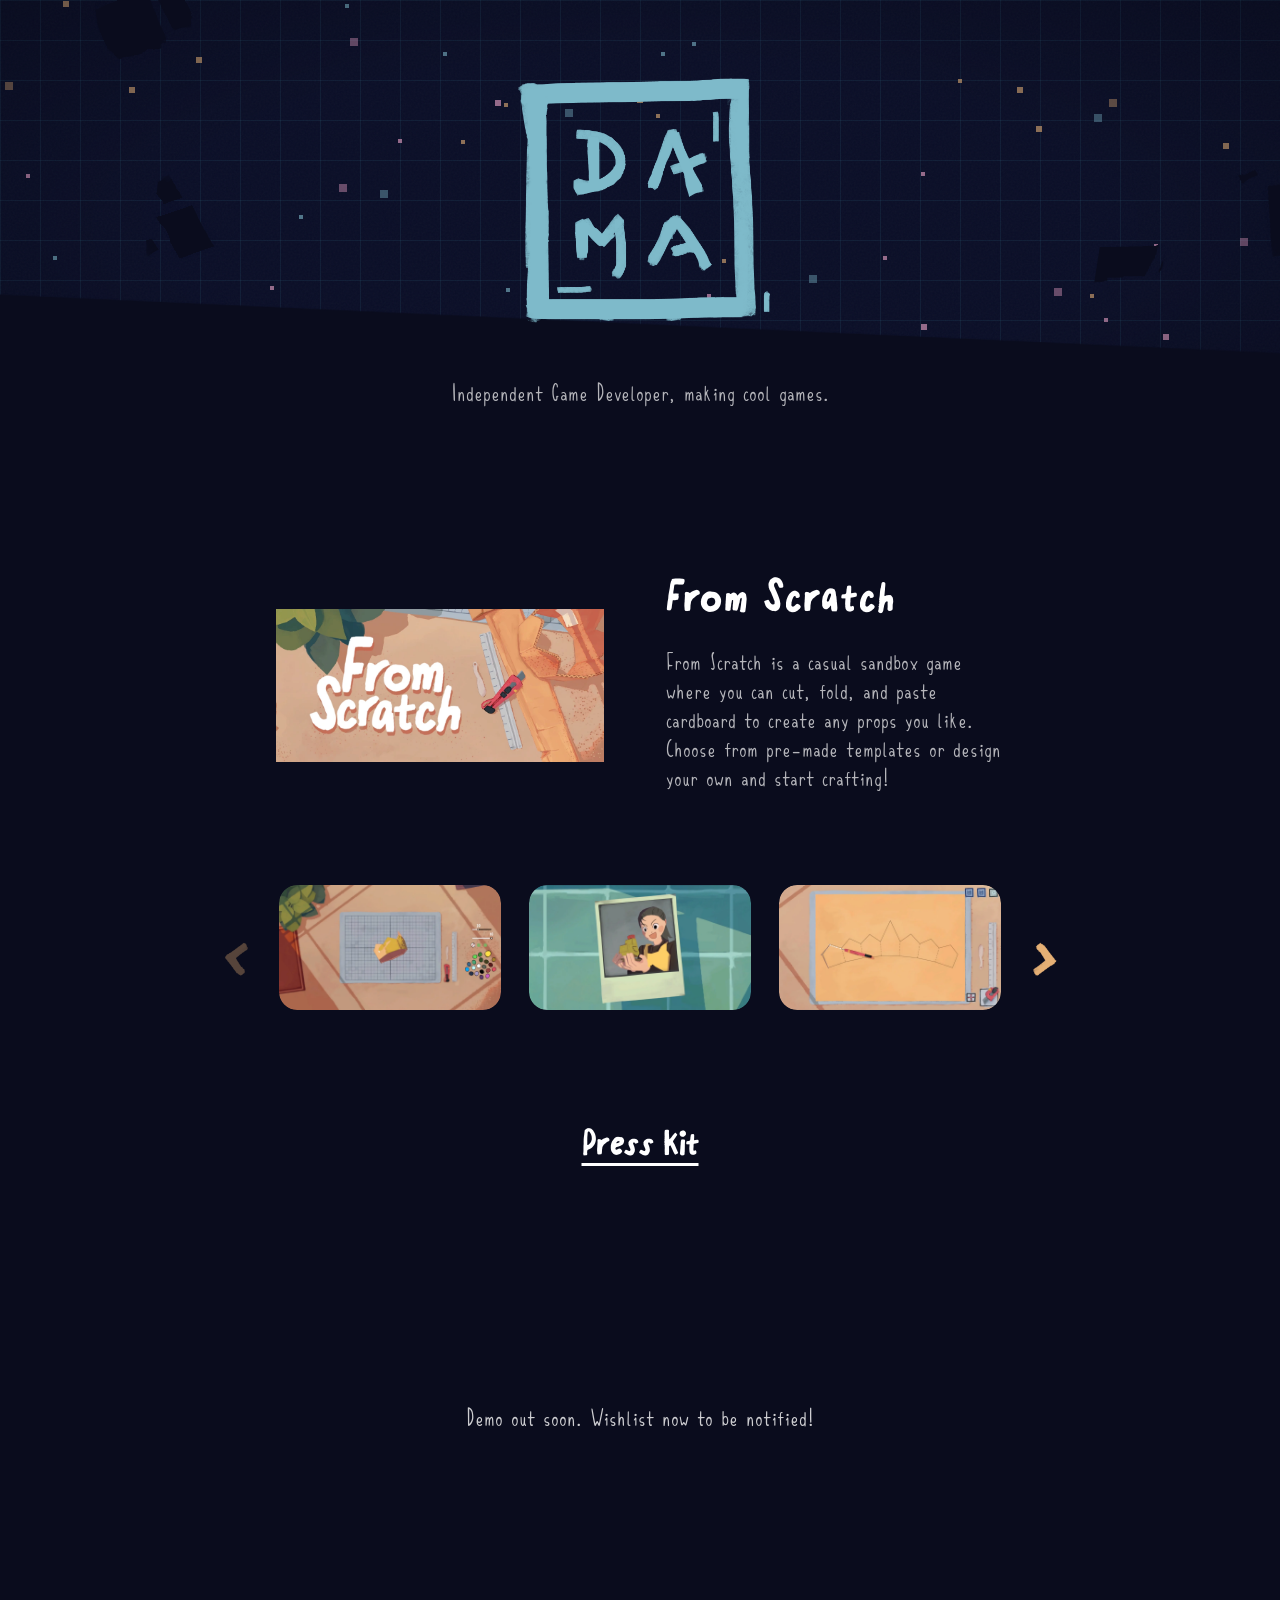
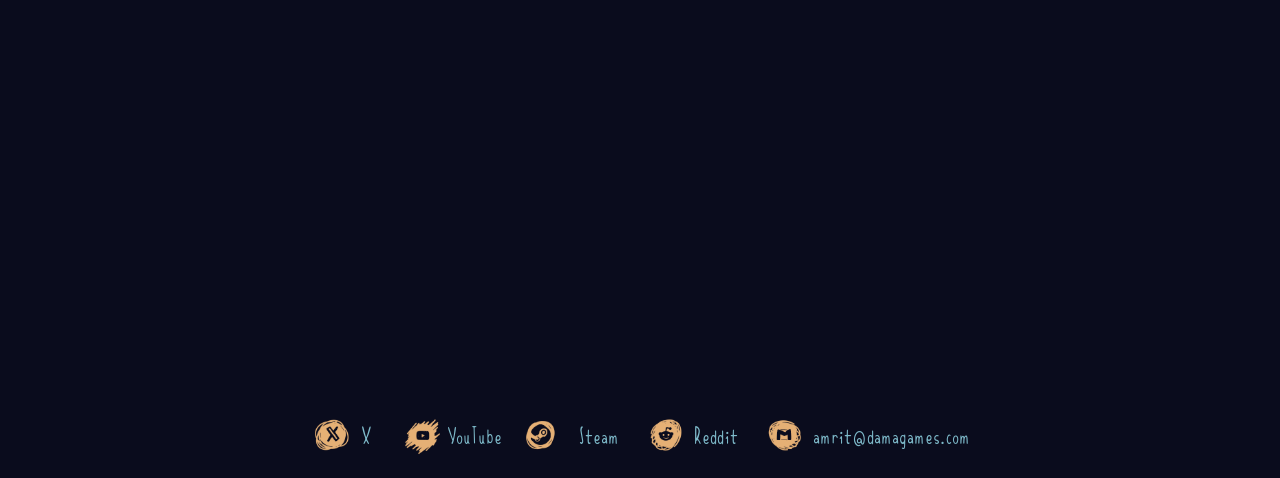
==== commit b544dd69: "fixed yt link in index" ====
--- a/index.html
+++ b/index.html
@@ -99,7 +99,7 @@
         <p class="wishlist-message">Demo out soon. Wishlist now to be notified!</p>
         <div class="homepage-trailer-wrap">
           <iframe
-            src="https://www.youtube.com/embed/imHLTpv-is4c"
+            src="https://www.youtube.com/embed/imHLTpv-is4"
             title="From Scratch Trailer"
             loading="lazy"
             allow="accelerometer; autoplay; clipboard-write; encrypted-media; gyroscope; picture-in-picture"
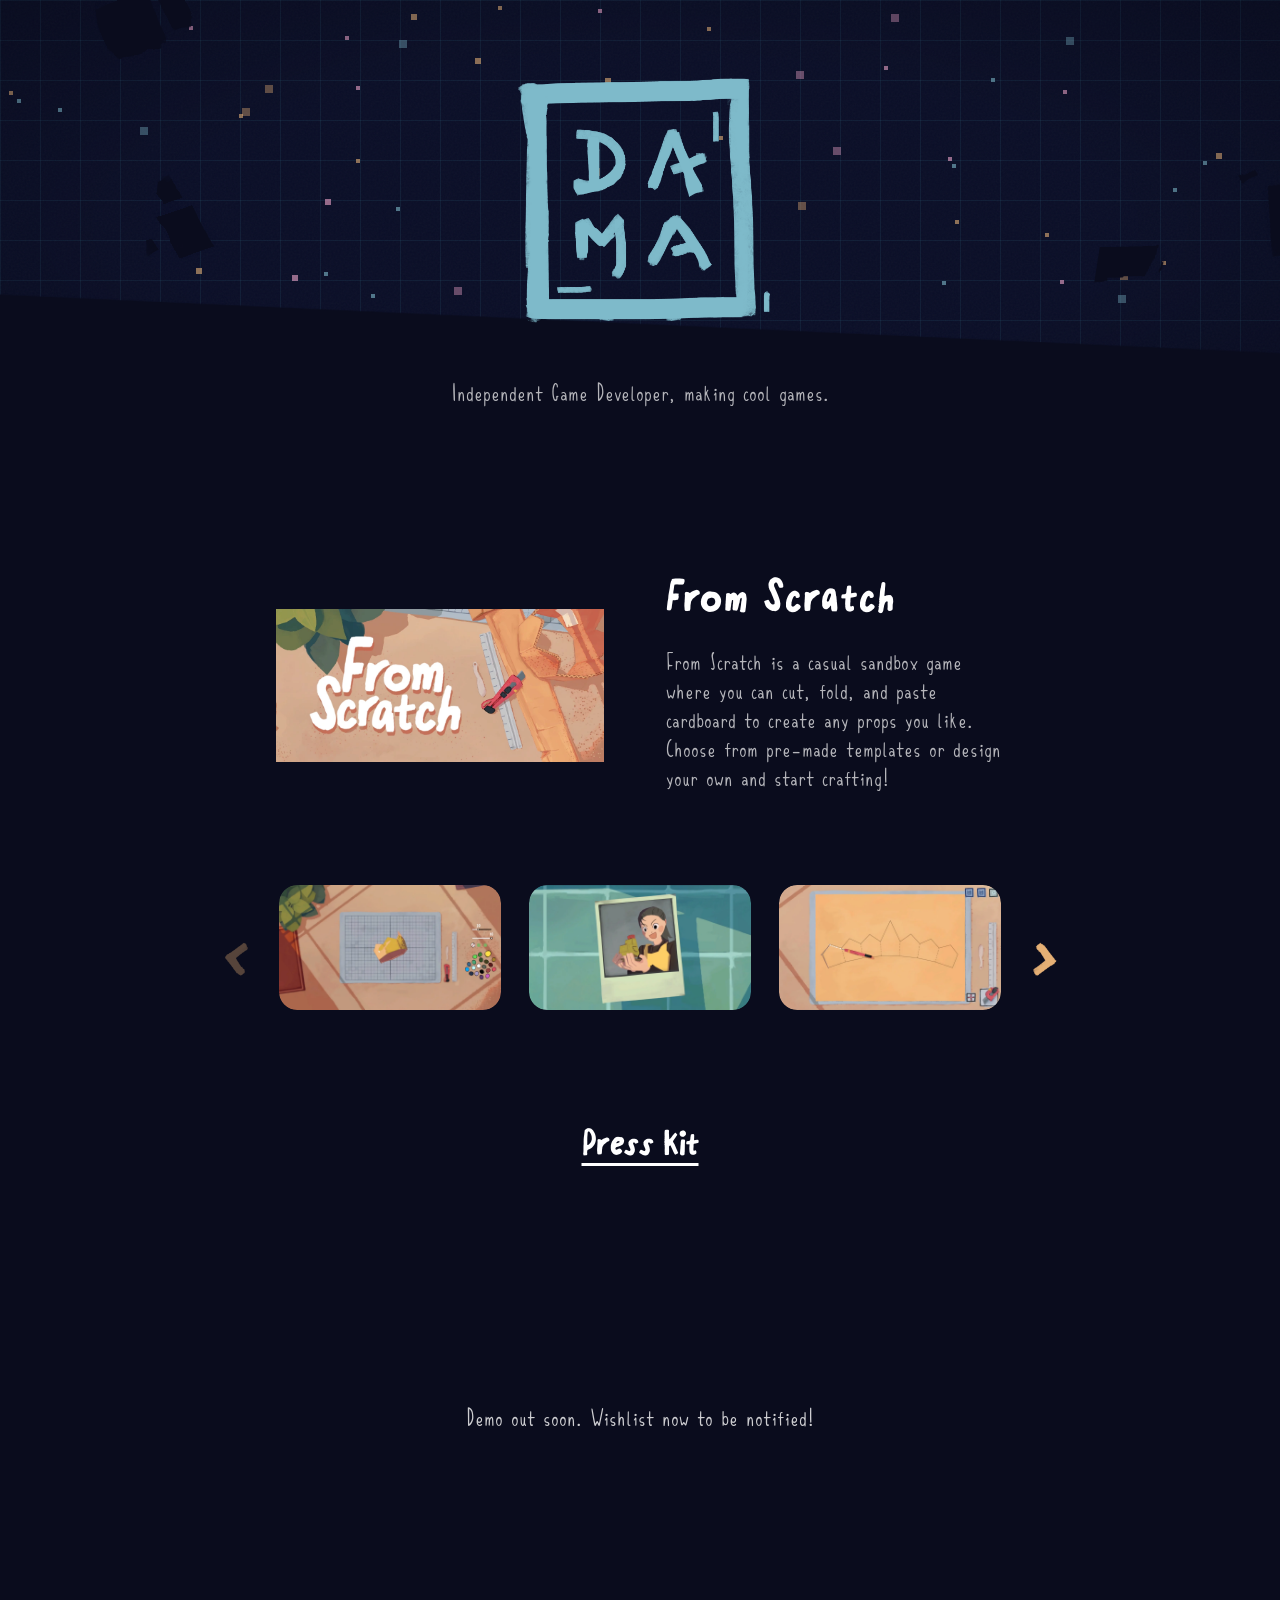
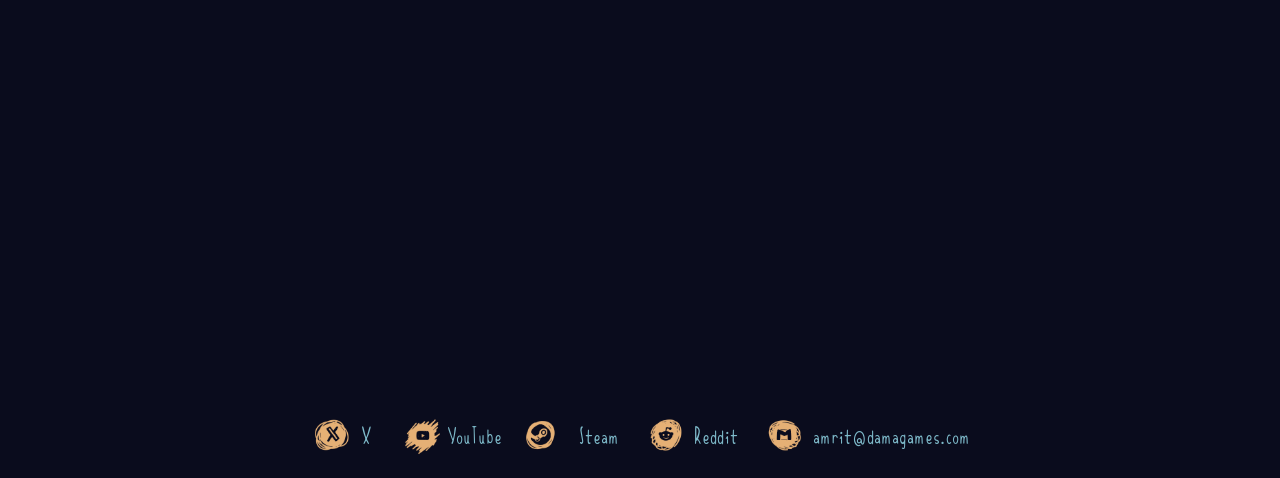
==== commit c1edf44a: "chg yt" ====
--- a/index.html
+++ b/index.html
@@ -99,7 +99,7 @@
         <p class="wishlist-message">Demo out soon. Wishlist now to be notified!</p>
         <div class="homepage-trailer-wrap">
           <iframe
-            src="https://www.youtube.com/embed/imHLTpv-is4"
+            src="https://youtu.be/CP61GovN7ZE"
             title="From Scratch Trailer"
             loading="lazy"
             allow="accelerometer; autoplay; clipboard-write; encrypted-media; gyroscope; picture-in-picture"
--- a/common.css
+++ b/common.css
@@ -488,6 +488,23 @@
   object-fit: contain;
 }
 
+.credit-link {
+  display: inline-flex;
+  align-items: center;
+  margin-left: 0.4rem;
+  vertical-align: middle;
+  position: relative;
+  top: -0.22rem;
+  filter: brightness(0) saturate(100%) invert(70%) sepia(20%) saturate(600%) hue-rotate(160deg) brightness(95%) contrast(110%);
+}
+
+.credit-link-icon {
+  display: block;
+  width: 1.8rem;
+  height: 1.8rem;
+  object-fit: contain;
+}
+
 /* Press kit */
 .page {
   width: 100%;
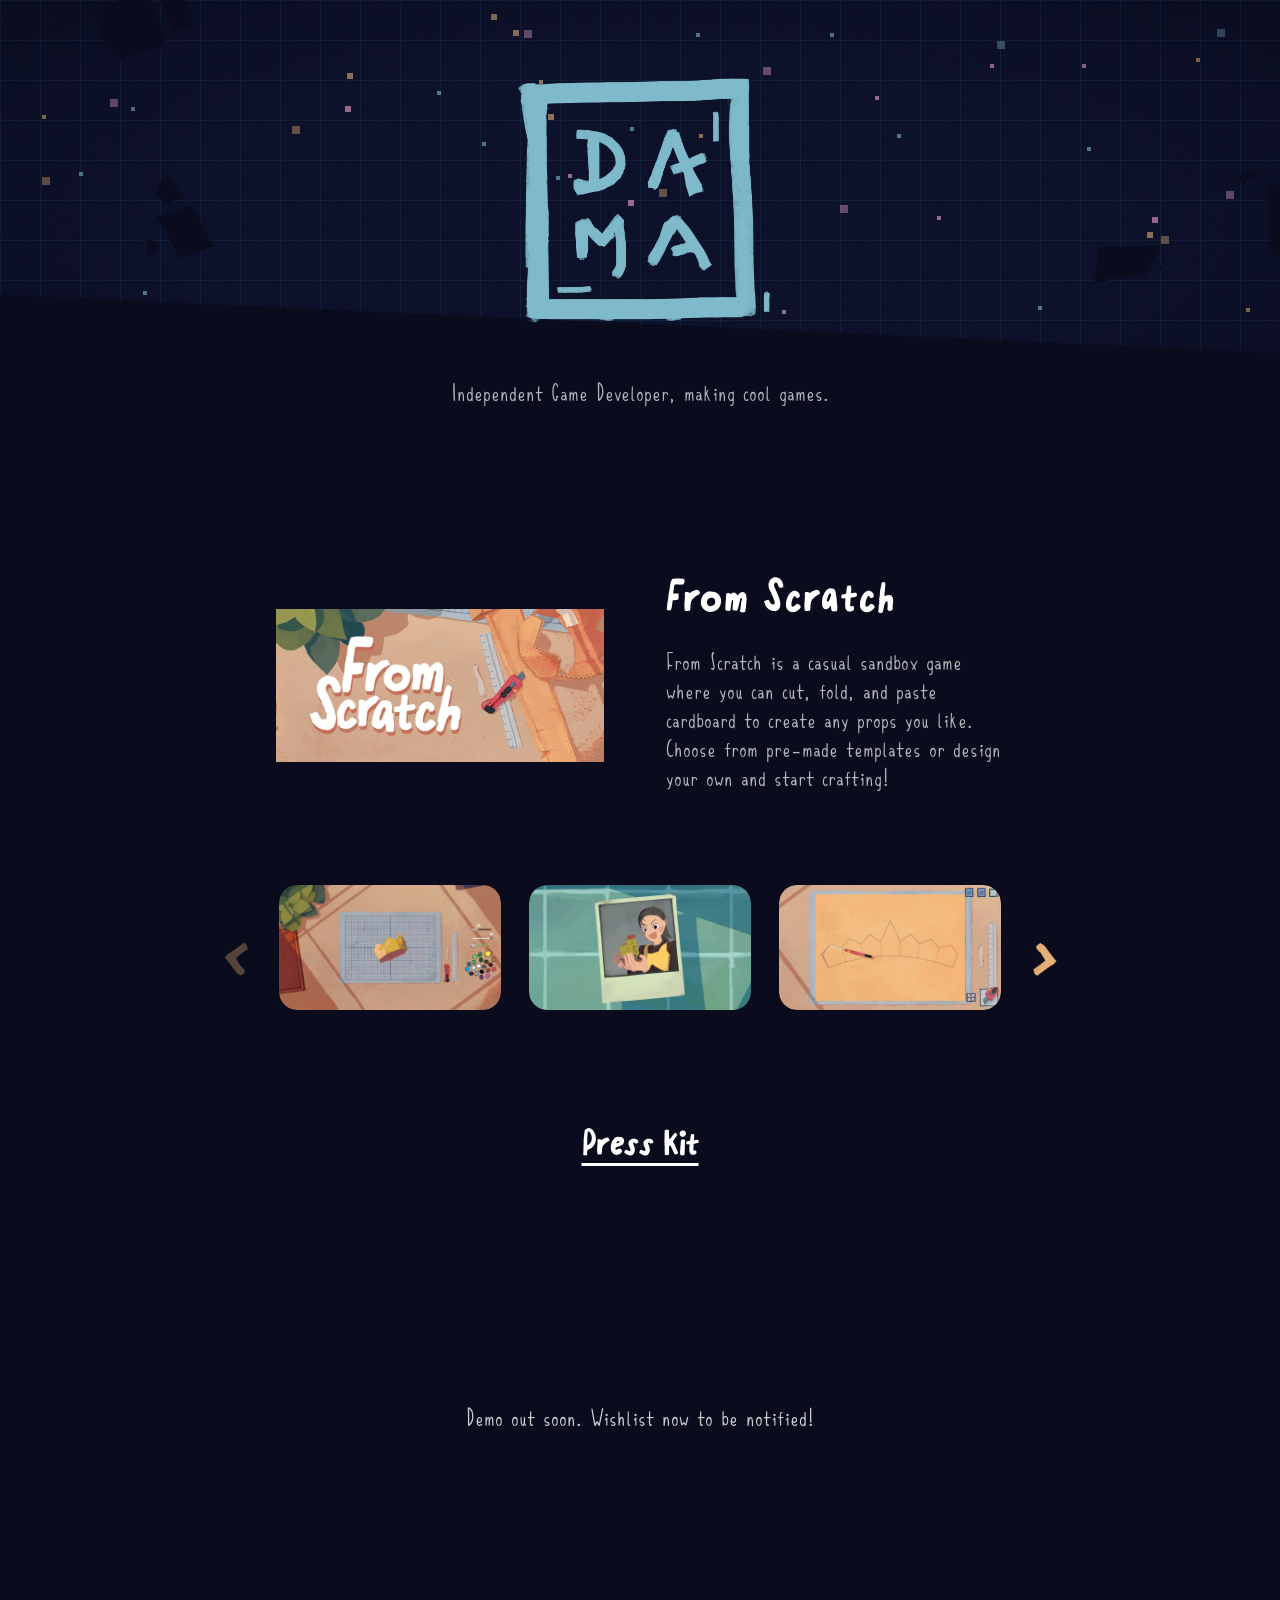
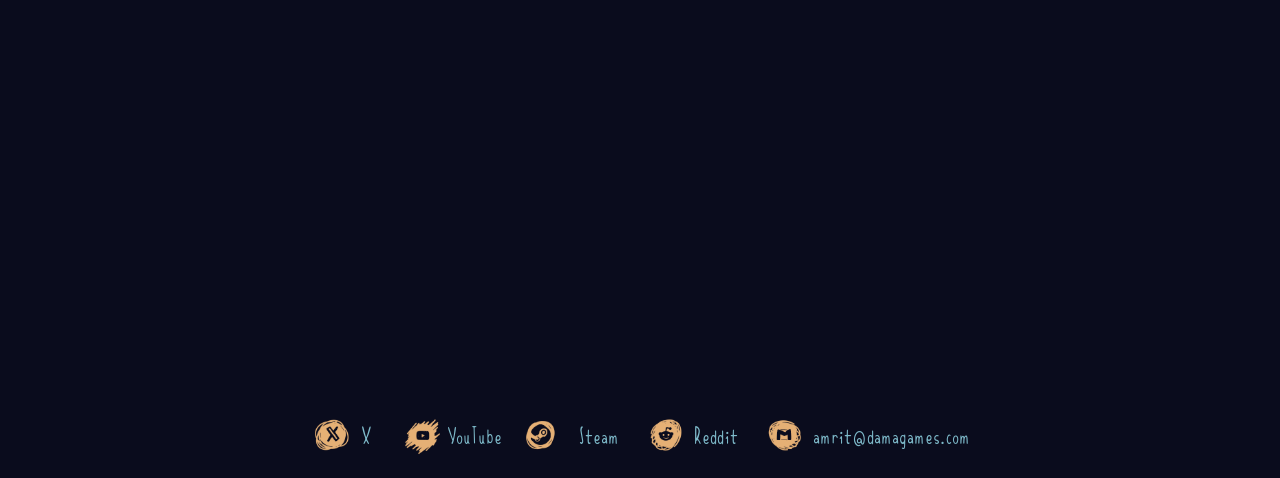
==== commit efe01ece: "actual yt" ====
--- a/index.html
+++ b/index.html
@@ -99,7 +99,7 @@
         <p class="wishlist-message">Demo out soon. Wishlist now to be notified!</p>
         <div class="homepage-trailer-wrap">
           <iframe
-            src="https://youtu.be/CP61GovN7ZE"
+            src="https://youtu.be/CP61GovN7ZE?si=kv8E3OdYYOx3R6nP"
             title="From Scratch Trailer"
             loading="lazy"
             allow="accelerometer; autoplay; clipboard-write; encrypted-media; gyroscope; picture-in-picture"
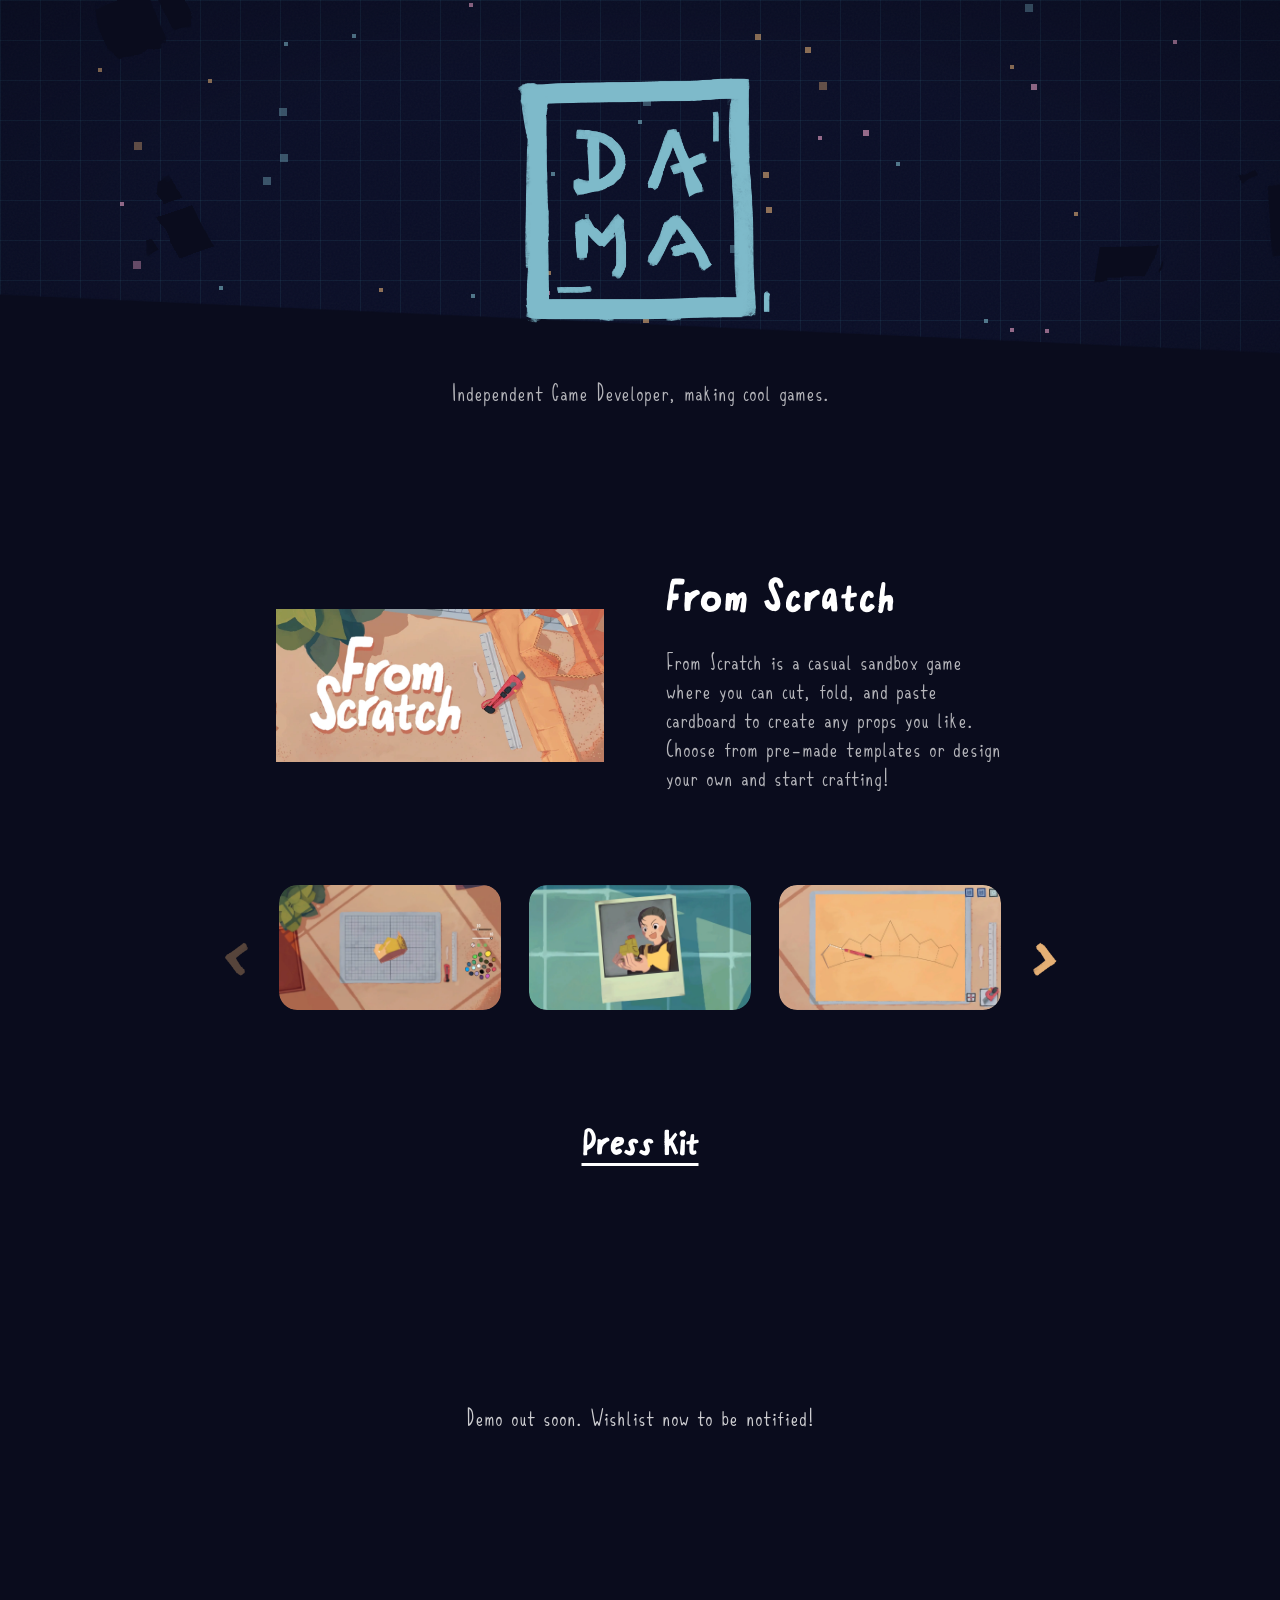
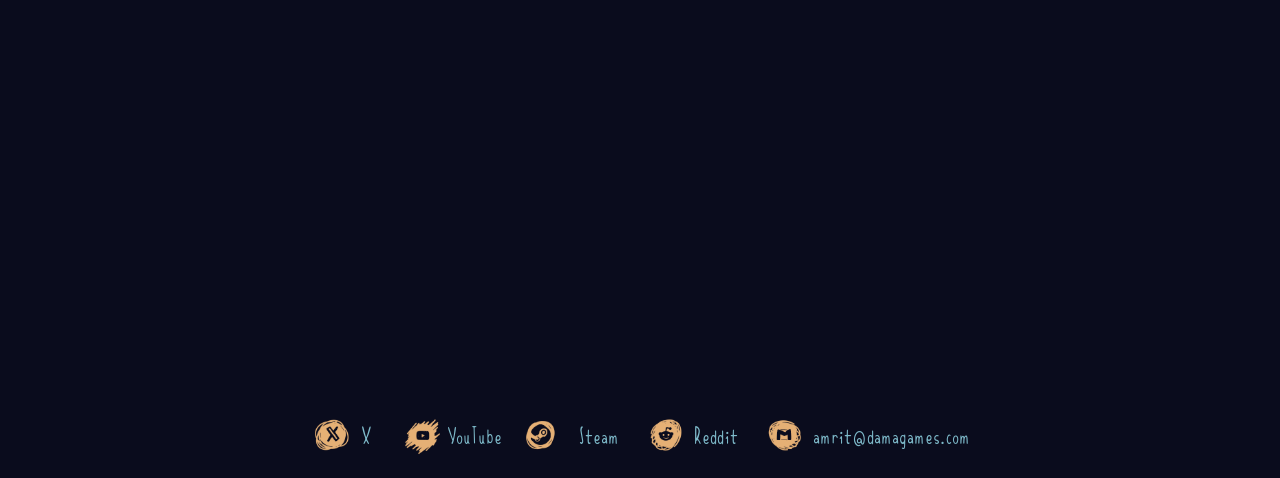
==== commit 54dbba97: "yts actual catual" ====
--- a/index.html
+++ b/index.html
@@ -99,7 +99,7 @@
         <p class="wishlist-message">Demo out soon. Wishlist now to be notified!</p>
         <div class="homepage-trailer-wrap">
           <iframe
-            src="https://youtu.be/CP61GovN7ZE?si=kv8E3OdYYOx3R6nP"
+            src="https://www.youtube.com/embed/CP61GovN7ZE?rel=0"
             title="From Scratch Trailer"
             loading="lazy"
             allow="accelerometer; autoplay; clipboard-write; encrypted-media; gyroscope; picture-in-picture"
